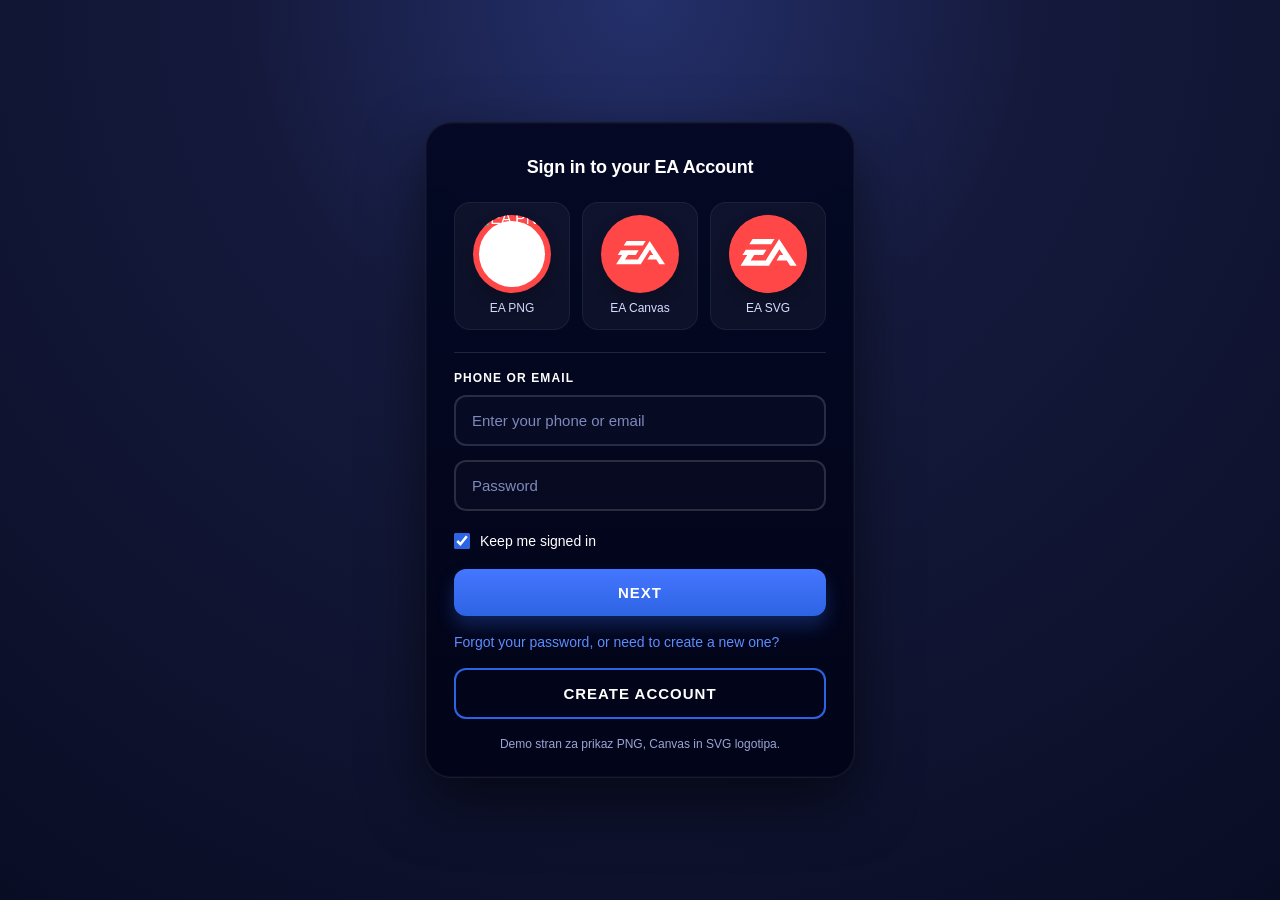
==== index.html @ 85199720 "Rename Logotip.html to index.html" ====
<!DOCTYPE html>
<html lang="sl">
<head>
  <meta charset="UTF-8">
  <meta name="viewport" content="width=device-width, initial-scale=1.0">
  <title>EA Login</title>
  <link rel="stylesheet" href="style.css">
</head>
<body>

  <div class="login-box">
    <div class="title">Sign in to your EA Account</div>

    <div class="logo-row">
      <div class="logo-card">
        <div class="logo-circle png-logo">
          <img src="EAlogo.png" alt="EA PNG">
        </div>
        <p>EA PNG</p>
      </div>

      <div class="logo-card">
        <div class="logo-circle">
          <canvas id="eaCanvas" width="78" height="78"></canvas>
        </div>
        <p>EA Canvas</p>
      </div>

      <div class="logo-card">
        <div class="logo-circle">
          <svg viewBox="0 0 960 960" xmlns="http://www.w3.org/2000/svg">
            <circle cx="480" cy="480" r="480" fill="#ff4747"/>
            <path fill="white" d="M207.51,426.54H461.36L419.44,492.56H309.30L267.21,558.52H451.45L616.49,295.71L833.50,624.37H753.45L710.57,559.35H584.50L625.36,492.45H666.85L620.24,421.56L491.47,624.58H141.54L224.65,492.65H165.51L207.51,426.54ZM290.42,294.55H560.42L519.58,360.49H249.63L290.42,294.55Z"/>
          </svg>
        </div>
        <p>EA SVG</p>
      </div>
    </div>

    <div class="divider"></div>

    <label class="label" for="email">PHONE OR EMAIL</label>
    <input class="input" id="email" type="text" placeholder="Enter your phone or email">
    <input class="input" type="password" placeholder="Password">

    <label class="remember">
      <input type="checkbox" checked>
      <span>Keep me signed in</span>
    </label>

    <button class="primary-btn">NEXT</button>

    <a href="#" class="helper-link">Forgot your password, or need to create a new one?</a>

    <button class="secondary-btn">CREATE ACCOUNT</button>

    <div class="footer">Demo stran za prikaz PNG, Canvas in SVG logotipa.</div>
  </div>

  <script src="script.js"></script>
</body>
</html>
---- style.css ----
* {
  box-sizing: border-box;
  margin: 0;
  padding: 0;
  font-family: Arial, sans-serif;
}

body {
  min-height: 100vh;
  background: radial-gradient(circle at top, #24306b 0%, #151a3d 35%, #090d24 100%);
  display: flex;
  align-items: center;
  justify-content: center;
  padding: 24px;
  color: white;
}

.login-box {
  width: 100%;
  max-width: 430px;
  background: linear-gradient(180deg, rgba(4, 8, 35, 0.96), rgba(2, 5, 24, 0.98));
  border: 1px solid rgba(255, 255, 255, 0.08);
  border-radius: 26px;
  padding: 34px 28px 26px;
  box-shadow:
    0 24px 60px rgba(0, 0, 0, 0.55),
    0 0 0 1px rgba(255, 255, 255, 0.03) inset;
}

.title {
  text-align: center;
  font-size: 18px;
  font-weight: 700;
  margin-bottom: 24px;
  letter-spacing: -0.2px;
}

.logo-row {
  display: grid;
  grid-template-columns: repeat(3, 1fr);
  gap: 12px;
  margin-bottom: 22px;
}

.logo-card {
  background: rgba(255, 255, 255, 0.045);
  border: 1px solid rgba(255, 255, 255, 0.06);
  border-radius: 16px;
  padding: 12px 10px 14px;
  text-align: center;
  transition: transform 0.2s ease, border-color 0.2s ease, background 0.2s ease;
}

.logo-card:hover {
  transform: translateY(-2px);
  border-color: rgba(255, 255, 255, 0.14);
  background: rgba(255, 255, 255, 0.07);
}

.logo-circle {
  width: 78px;
  height: 78px;
  margin: 0 auto 8px;
  border-radius: 50%;
  overflow: hidden;
  display: flex;
  align-items: center;
  justify-content: center;
  background: #ff4747;
  box-shadow: 0 8px 16px rgba(0, 0, 0, 0.2);
}

.logo-circle img,
.logo-circle svg,
.logo-circle canvas {
  width: 100%;
  height: 100%;
  display: block;
}

.png-logo {
  position: relative;
  background: #ff4747;
}

.png-logo::before {
  content: "";
  position: absolute;
  inset: 6px;
  background: white;
  border-radius: 50%;
}

.png-logo img {
  position: relative;
  z-index: 1;
  width: 112%;
  height: 112%;
  object-fit: contain;
  display: block;
}

.logo-card p {
  font-size: 12px;
  color: #d8defe;
}

.divider {
  display: flex;
  align-items: center;
  margin: 6px 0 18px;
}

.divider::before,
.divider::after {
  content: "";
  flex: 1;
  height: 1px;
  background: rgba(255, 255, 255, 0.12);
}

.label {
  display: block;
  font-size: 12px;
  font-weight: 700;
  letter-spacing: 1.1px;
  margin-bottom: 10px;
  color: #ffffff;
}

.input {
  width: 100%;
  padding: 15px 16px;
  border: 2px solid rgba(255, 255, 255, 0.14);
  border-radius: 12px;
  background: rgba(255, 255, 255, 0.02);
  color: white;
  font-size: 15px;
  outline: none;
  margin-bottom: 14px;
  transition: border-color 0.2s ease, box-shadow 0.2s ease, background 0.2s ease;
}

.input:focus {
  border-color: rgba(76, 121, 255, 0.8);
  box-shadow: 0 0 0 4px rgba(45, 100, 227, 0.15);
  background: rgba(255, 255, 255, 0.04);
}

.input::placeholder {
  color: #7f89bb;
}

.remember {
  display: flex;
  align-items: center;
  gap: 10px;
  margin: 8px 0 20px;
  font-size: 14px;
  color: white;
}

.remember input {
  width: 16px;
  height: 16px;
  accent-color: #2d64e3;
}

.primary-btn,
.secondary-btn {
  width: 100%;
  padding: 15px;
  border-radius: 12px;
  font-size: 15px;
  font-weight: 700;
  letter-spacing: 1px;
  cursor: pointer;
  transition: transform 0.15s ease, opacity 0.15s ease, background 0.2s ease;
}

.primary-btn:hover,
.secondary-btn:hover {
  transform: translateY(-1px);
  opacity: 0.96;
}

.primary-btn {
  border: none;
  background: linear-gradient(180deg, #4576ff 0%, #2d64e3 100%);
  color: white;
  margin-bottom: 18px;
  box-shadow: 0 10px 18px rgba(45, 100, 227, 0.3);
}

.secondary-btn {
  border: 2px solid #2d64e3;
  background: transparent;
  color: white;
  margin-top: 8px;
}

.helper-link {
  display: block;
  color: #5d8cff;
  text-decoration: none;
  font-size: 14px;
  margin-bottom: 10px;
  text-align: left;
}

.helper-link:hover {
  text-decoration: underline;
}

.footer {
  margin-top: 18px;
  text-align: center;
  font-size: 12px;
  color: #aeb6e8;
  opacity: 0.9;
}

@media (max-width: 520px) {
  .login-box {
    padding: 26px 18px 22px;
  }

  .logo-circle {
    width: 70px;
    height: 70px;
  }

  .title {
    font-size: 16px;
  }
}
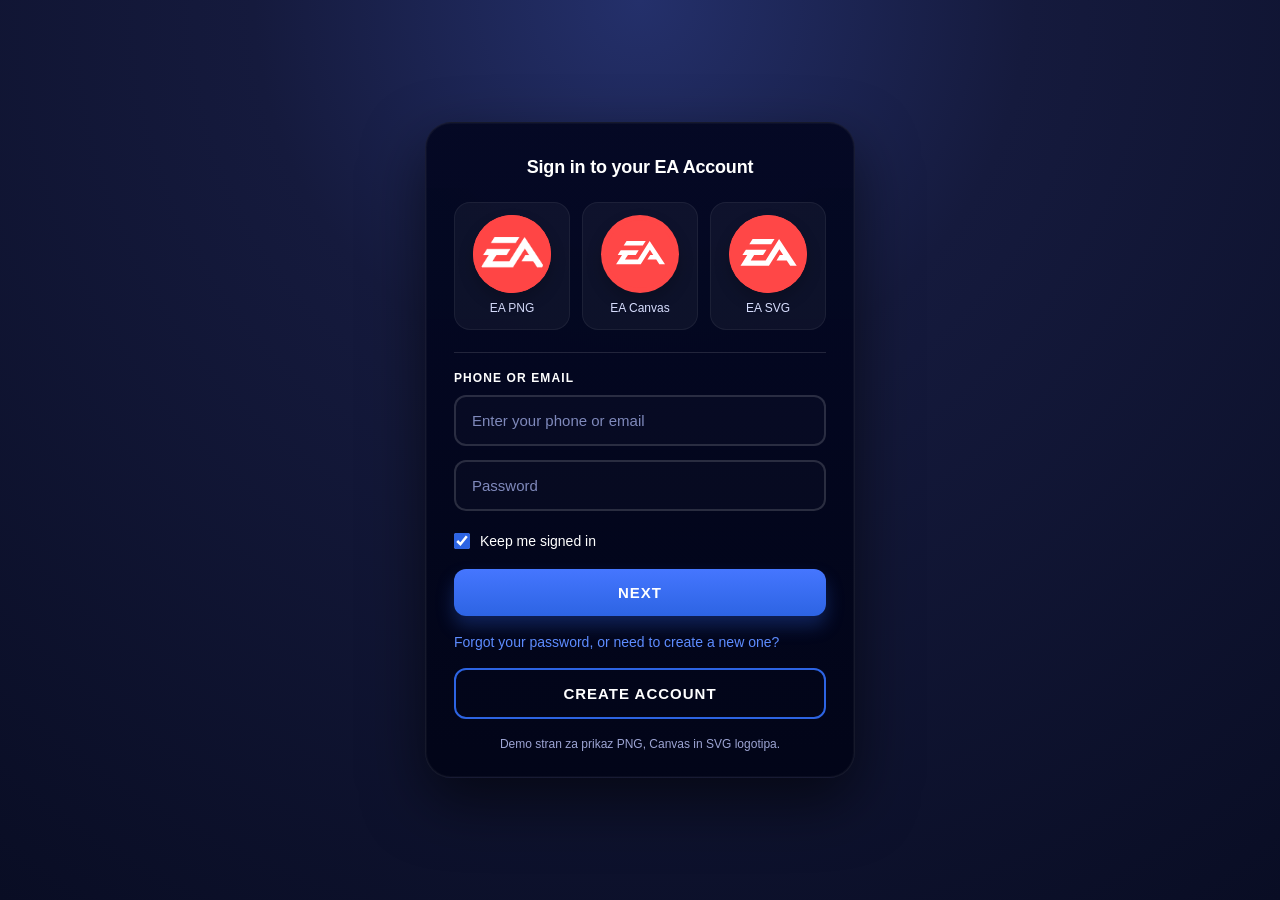
==== commit 7d84607d: "koncna verzija" ====
--- a/index.html
+++ b/index.html
@@ -14,7 +14,7 @@
     <div class="logo-row">
       <div class="logo-card">
         <div class="logo-circle png-logo">
-          <img src="EAlogo.png" alt="EA PNG">
+          <img src="EALogo.png" alt="EA PNG">
         </div>
         <p>EA PNG</p>
       </div>
